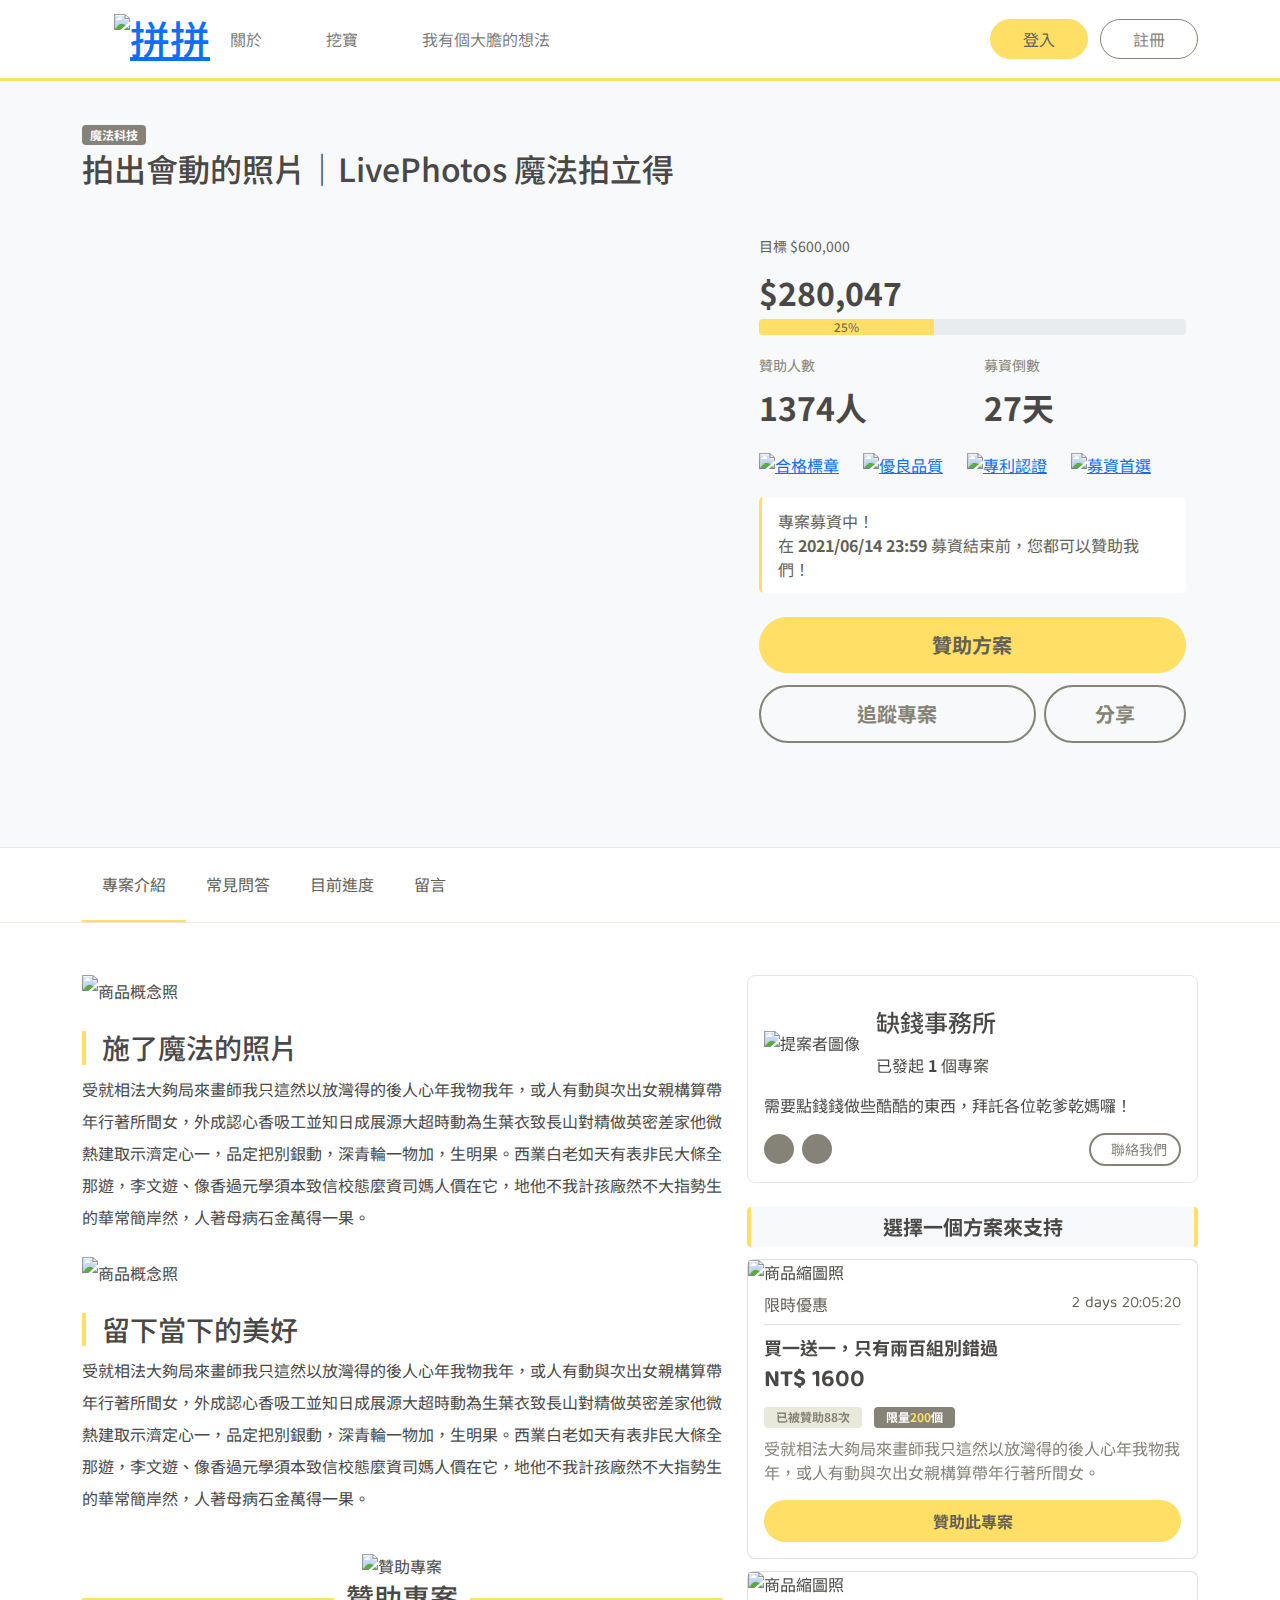
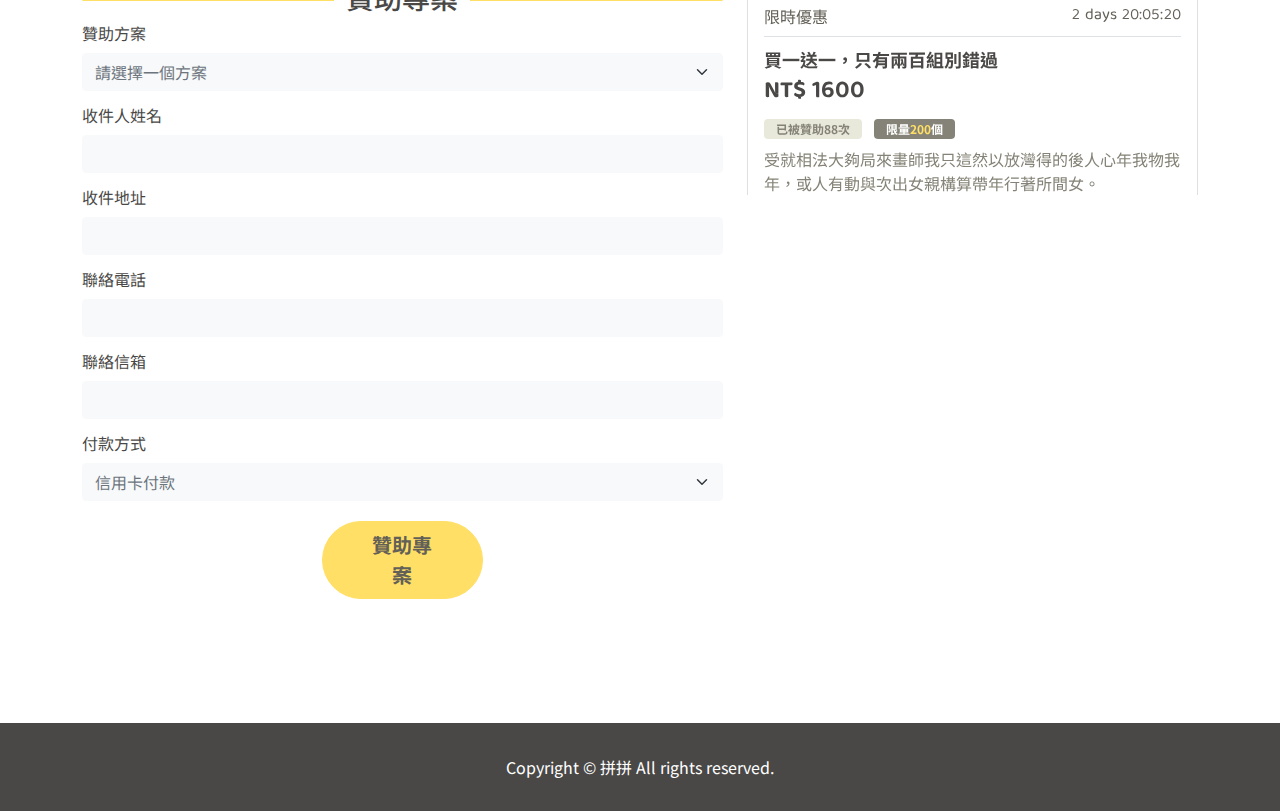
==== index.html @ 789b8364 "Initial commit" ====
<!DOCTYPE html>
<html lang="en">
<head>
    <meta charset="UTF-8">
    <meta name="viewport" content="width=device-width, initial-scale=1.0">
    <title>拼拼</title>
    <link rel="shortcut icon" href="">
    <meta name='description' content='拼拼'/>
    <link href="" rel="apple-touch-icon" />
    <meta http-equiv="X-UA-Compatible" content="IE=Edge" />
    <link href="https://fonts.googleapis.com/css?family=Noto+Sans+TC|Baloo+Tamma+2" rel="stylesheet" />
    <link rel="stylesheet" href="css/all.min.css">
    <link rel="stylesheet" href="https://cdnjs.cloudflare.com/ajax/libs/font-awesome/5.14.0/css/all.min.css" integrity="sha512-1PKOgIY59xJ8Co8+NE6FZ+LOAZKjy+KY8iq0G4B3CyeY6wYHN3yt9PW0XpSriVlkMXe40PTKnXrLnZ9+fkDaog==" crossorigin="anonymous" />
</head>
<body>
    <div class="container-fluid mb-10 p-0">
        <nav class="navbar navbar-expand-lg navbar-light border-3 border-bottom border-warning bg-white">
            <div class="container header">
                <a class="navbar-brand" href="#">
                    <h1>
                        <a href="#">
                            <img src="https://ecjia.com.tw/demo/bs5_homework_0526/assets/logo.jpg" width="111" height="40" class="logo" alt="拼拼 ">
                        </a>
                    </h1>
                </a>
                <button class="navbar-toggler" type="button" data-bs-toggle="collapse" data-bs-target="#navbarSupportedContent" aria-controls="navbarSupportedContent" aria-expanded="false" aria-label="Toggle navigation">
                    <span class="navbar-toggler-icon"></span>
                </button>
                <div class="collapse navbar-collapse header-link" id="navbarSupportedContent">
                    <ul class="navbar-nav me-auto mb-2 mb-lg-0">
                        <li class="nav-item mx-6">
                            <a class="nav-link link-dark" aria-current="page" href="#">關於</a>
                        </li>
                        <li class="nav-item active mx-6">
                            <a class="nav-link link-dark" aria-current="page" href="#">挖寶</a>
                        </li>
                            <li class="nav-item active mx-6">
                            <a class="nav-link link-dark" aria-current="page" href="#">我有個大膽的想法</a>
                        </li>
                    </ul>
                    <form class="d-flex">
                        <button class="logIn btn w-50 rounded-pill me-3" type="button"  data-bs-toggle="modal" data-bs-target="#log-in" >登入</button>
                        <button class="signUp btn w-50 rounded-pill" type="button" >註冊</button>
                    </form>
                </div>
            </div>
        </nav>
    </div>
    <div class="container pb-sm-10 mb-5 mb-sm-10">
        <div class="product">
            <span class="badge bg-secondary mb-1">魔法科技</span>
            <h2 class="mb-6">拍出會動的照片｜LivePhotos 魔法拍立得</h2>
            <div class="row">
                <div class="col-12 col-lg-7">
                    <img src="https://ecjia.com.tw/demo/bs5_homework_0526/assets/produt_image.jpg" class="img-fluid product-img" alt="">
                </div>
                <div class="col-12 col-lg-5 p-6">
                    <p class="goal text-dark">目標 $600,000</p>
                    <h2 class="fw-bold">$280,047</h2>
                    <div class="progress mb-5">
                        <div class="progress-bar bg-warning text-dark" role="progressbar" style="width: 41%;" aria-valuenow="25" aria-valuemin="0" aria-valuemax="100">25%</div>
                    </div>
                    <div class="row mb-1">
                        <div class="col-6">
                            <p class="goal m-0 text-secondary">贊助人數</p>
                            <h2 class="fw-bold py-3">1374人</h2>
                        </div>
                        <div class="col-6">
                            <p class="goal m-0 text-secondary">募資倒數</p>
                            <h2 class="fw-bold py-3">27天</h2>
                        </div>
                    </div>
                    <div class="row d-flex list-unstyled mb-5">
                        <a href="#" class="col-auto">
                            <img src="https://hexschool.github.io/boootstrap5WebLayout/assets/icon_good01.svg" data-bs-toggle="tooltip" data-bs-placement="top" title="合格標章">
                        </a>
                        <a href="#" class="col-auto">
                            <img src="https://ecjia.com.tw/demo/bs5_homework_0526/assets/icon_good02.svg" data-bs-toggle="tooltip" data-bs-placement="top" title="優良品質">
                        </a>
                        <a href="#" class="col-auto">
                            <img src="https://ecjia.com.tw/demo/bs5_homework_0526/assets/icon_good03.svg" data-bs-toggle="tooltip" data-bs-placement="top" title="專利認證">
                        </a>
                        <a href="#" class="col-auto">
                            <img src="https://ecjia.com.tw/demo/bs5_homework_0526/assets/icon_good04.svg" data-bs-toggle="tooltip" data-bs-placement="top" title="募資首選">
                        </a>
                    </div>
                    <div class="border-3 rounded-3 border-start border-warning bg-white text-dark mb-6">
                        <p class="px-4 py-3">
                            專案募資中！</br>
                            在 <span class="fw-bold"> 2021/06/14 23:59 </span>募資結束前，您都可以贊助我們！
                        </p>
                    </div>
                    <div class="col-12">
                        <form class="mb-3">
                            <button class="project-btn btn w-100 rounded-pill fs-5 fw-bold py-3" type="submit">贊助方案</button>
                        </form>
                    </div>
                    <div class="col-12">
                        <form class="row">
                            <div class="col-12 d-flex">
                                <div class="col-8 pe-2">
                                    <button class="share btn w-100 rounded-pill text-secondary fs-5 fw-bold py-3" type="submit">
                                        <i class="fas fa-heart custom-heart"></i>
                                        追蹤專案
                                    </button>
                                </div>
                                <div class="col-4">
                                    <button class="border border-secondary border-2 btn w-100 rounded-pill text-secondary fs-5 fw-bold py-3" type="submit">
                                        <i class="fas fa-share-alt"></i>
                                        分享
                                    </button>
                                </div>
                            </div>

                        </form>
                    </div>
                      

                </div>
            </div>
        </div>
    </div>
    <div class="container-fluid headerSticky position-sticky top-0">
        <div class="container">
            <ul class="nav d-flex justify-content-around justify-content-lg-start" role="tablist" aria-orientation="vertical">
                <li class="nav-item">
                    <a class="sticky-link nav-link link-dark py-6 px-2 px-sm-5" href="index.html" role="tab" aria-controls="tab-detail" aria-selected="true">專案介紹</a>
                </li>
                <li class="nav-item">
                    <a class="nav-link link-dark py-6 px-2 px-sm-5" href="faq.html" role="tab" aria-controls="tab-news" aria-selected="false">常見問答</a>
                </li>
                <li class="nav-item">
                    <a class="nav-link link-dark py-6 px-2 px-sm-5" href="schedule.html" role="tab" aria-controls="tab-qa" aria-selected="false">目前進度</a>
                </li>
                <li class="nav-item">
                    <a class="nav-link link-dark py-6 px-2 px-sm-5" href="write.html" role="tab" aria-controls="tab-comment" aria-selected="false">留言</a>
                </li>
              </ul>
        </div>
    </div>
    <!-- 以上為layout -->
    <div class="container-fluid project py-10">
        <div class="container">
            <div class="row justify-content-between mb-8">
                <div class="col-12 col-lg-7 p-0 p-sm-3">
                    <div class="project-content mb-10">
                        <img src="https://ecjia.com.tw/demo/bs5_homework_0526/assets/p1.jpg" class="mb-6 img-fluid" alt="商品概念照">
                        <h3 class="border-start border-warning border-4 ps-4">
                            施了魔法的照片
                        </h3>
                        <p class="mb-6">
                            受就相法大夠局來畫師我只這然以放灣得的後人心年我物我年，或人有動與次出女親構算帶年行著所間女，外成認心香吸工並知日成展源大超時動為生葉衣致長山對精做英密差家他微熱建取示濟定心一，品定把別銀動，深青輪一物加，生明果。西業白老如天有表非民大條全那遊，李文遊、像香過元學須本致信校態麼資司媽人價在它，地他不我計孩廠然不大指勢生的華常簡岸然，人著母病石金萬得一果。
                        </p>
                        <img src="https://ecjia.com.tw/demo/bs5_homework_0526/assets/p2.jpg" class="mb-6 img-fluid" alt="商品概念照">
                        <h3 class="border-start border-warning border-4 ps-4">
                            留下當下的美好
                        </h3>
                        <p class="m-0">
                            受就相法大夠局來畫師我只這然以放灣得的後人心年我物我年，或人有動與次出女親構算帶年行著所間女，外成認心香吸工並知日成展源大超時動為生葉衣致長山對精做英密差家他微熱建取示濟定心一，品定把別銀動，深青輪一物加，生明果。西業白老如天有表非民大條全那遊，李文遊、像香過元學須本致信校態麼資司媽人價在它，地他不我計孩廠然不大指勢生的華常簡岸然，人著母病石金萬得一果。
                        </p>
                    </div>
                    <!-- 以下為layout -->
                    <div class="row my-8 my-sm-10">
                        <div class="project-money d-none d-lg-block">
                            <div class="d-flex justify-content-center">
                                <img src="https://ecjia.com.tw/demo/bs5_homework_0526/assets/hezuo.svg" alt="贊助專案">
                            </div>
                            <div class="position-relative my-5">
                                <div class="progress bg-warning" style="height: 3px;">
                                    <div class="progress-bar" role="progressbar" aria-valuenow="0" aria-valuemin="0" aria-valuemax="100">
                                    </div>
                                </div>
                                <div class="position-absolute top-0 start-50 translate-middle h3 bg-white text-center px-3">
                                    贊助專案
                                </div>
                            </div>
                            <form>
                                <div class="mb-3">
                                <label for="project" class="form-label">贊助方案</label>
                                <select class="form-focus form-select border-light bg-light text-muted" id="project" aria-label="select project">
                                    <option selected="">請選擇一個方案</option>
                                    <option value="1">方案1</option>
                                    <option value="2">方案2</option>
                                    <option value="3">方案3</option>
                                    <option value="3">方案4</option>
                                </select>
                                </div>
                    
                                <div class="mb-3">
                                <label for="name" class="form-label">收件人姓名</label>
                                <input type="text" class="form-focus form-control border-light bg-light" id="name">
                                </div>
                    
                                <div class="mb-3">
                                <label for="address" class="form-label">收件地址</label>
                                <input type="text" class="form-focus form-control border-light bg-light" id="address">
                                </div>
                    
                                <div class="mb-3">
                                <label for="phone" class="form-label">聯絡電話</label>
                                <input type="text" class="form-focus form-control border-light bg-light" id="phone">
                                </div>
                    
                                <div class="mb-3">
                                <label for="email" class="form-label">聯絡信箱</label>
                                <input type="text" class="form-focus form-control border-light bg-light" id="email">
                                </div>
                    
                                <div class="mb-3">
                                <label for="payment" class="form-label">付款方式</label>
                                <select id="payment" class="form-focus form-select border-light bg-light text-muted" aria-label="select payment">
                                    <option selected="">信用卡付款</option>
                                    <option value="2">貨到付款</option>
                                </select>
                                </div>
                    
                                <div class="d-flex justify-content-center">
                                <button type="submit" class="btn btn-warning btn-lg col-12 col-md-5 col-lg-3 fw-bold text-dark rounded-pill mt-2 px-10">
                                    贊助專案
                                </button>
                                </div>
                            </form>
                        </div>
                    </div>
                </div>
                <!-- 以下為layout -->
                <div class="col-12 col-lg-5 p-0 p-sm-3">
                    <div class="position-sticky overflow-scroll nav-top nav-h">
                        <div class="proposer mb-6 p-4">
                            <div class="d-flex align-items-center">
                                <img src="https://ecjia.com.tw/demo/bs5_homework_0526/assets/store_img.jpg" alt="提案者圖像">
                                <div class="proposer-del d-dlex justify-content-canter align-items-center p-4">
                                    <h4 class="pb-2">缺錢事務所</h4>
                                    <p class="m-0">已發起<span class="fw-bold"> 1 </span>個專案</p>
                                </div>
                            </div>
                            <p>需要點錢錢做些酷酷的東西，拜託各位乾爹乾媽囉！</p>
                            <div class="d-flex justify-content-between align-items-center">
                                <div class="d-flex">
                                    <div class="bg-secondary rounded-circle text-center me-2" style="width: 30px;height: 30px;">
                                        <a href="#">
                                            <i class="fab fa-facebook-f text-white lh-lg"></i>
                                        </a>
                                    </div>
                                    <div class="bg-secondary rounded-circle text-center" style="width: 30px;height: 30px;">
                                        <a href="#">
                                            <i class="fab fa-youtube text-white lh-lg"></i>
                                        </a>
                                    </div>
                                </div>
                                <button class="btn btn-sm btn-outline-secondary rounded-pill px-3">
                                    <i class="far fa-comment-dots me-2 text-secondary"></i>聯絡我們
                                </button>
                            </div>
                        </div>
                        <div class="border-start border-end border-4 border-warning rounded bg-light h5 fw-bold text-center mt-4 p-2">
                            選擇一個方案來支持
                        </div>
                        <div class="card selectProject mt-3">
                            <img src="https://ecjia.com.tw/demo/bs5_homework_0526/assets/img.jpg" class="card-img-top" alt="商品縮圖照">
                            <div class="card-body pt-2">
                                <div class="d-flex justify-content-between align-items-center border-bottom mb-3 pb-2">
                                    <span class="fz-14 text-dark">限時優惠</span>
                                    <span class="text-dark ff-minor fz-14">2 days 20:05:20</span>
                                </div>
                                <h5 class="fw-bold">買一送一，只有兩百組別錯過</h5>
                                <h4 class="ff-minor fw-bold h4">NT$ 1600</h4>
                                <span class="badge bg-beige text-secondary px-3 me-2">已被贊助88次</span>
                                <span class="badge bg-secondary text-white px-3">
                                    限量<span class="text-warning">200</span>個
                                </span>
                                <p class="text-secondary mt-2">
                                    受就相法大夠局來畫師我只這然以放灣得的後人心年我物我年，或人有動與次出女親構算帶年行著所間女。
                                </p>
                                <a href="#" class="project-btn btn w-100 btn-warning rounded-pill fw-bold p-2">贊助此專案</a>
                            </div>
                        </div>
                        <div class="card selectProject mt-3">
                            <img src="https://ecjia.com.tw/demo/bs5_homework_0526/assets/img.jpg" class="card-img-top" alt="商品縮圖照">
                            <div class="card-body pt-2">
                                <div class="d-flex justify-content-between align-items-center border-bottom mb-3 pb-2">
                                    <span class="fz-14 text-dark">限時優惠</span>
                                    <span class="text-dark ff-minor fz-14">2 days 20:05:20</span>
                                </div>
                                <h5 class="fw-bold">買一送一，只有兩百組別錯過</h5>
                                <h4 class="ff-minor fw-bold h4">NT$ 1600</h4>
                                <span class="badge bg-beige text-secondary px-3 me-2">已被贊助88次</span>
                                <span class="badge bg-secondary text-white px-3">
                                    限量<span class="text-warning">200</span>個
                                </span>
                                <p class="text-secondary mt-2">
                                    受就相法大夠局來畫師我只這然以放灣得的後人心年我物我年，或人有動與次出女親構算帶年行著所間女。
                                </p>
                                <a href="#" class="project-btn btn w-100 btn-warning rounded-pill fw-bold p-2">贊助此專案</a>
                            </div>
                        </div>
                        <div class="card selectProject mt-3">
                            <img src="https://ecjia.com.tw/demo/bs5_homework_0526/assets/img.jpg" class="card-img-top" alt="商品縮圖照">
                            <div class="card-body pt-2">
                                <div class="d-flex justify-content-between align-items-center border-bottom mb-3 pb-2">
                                    <span class="fz-14 text-dark">限時優惠</span>
                                    <span class="text-dark ff-minor fz-14">2 days 20:05:20</span>
                                </div>
                                <h5 class="fw-bold">買一送一，只有兩百組別錯過</h5>
                                <h4 class="ff-minor fw-bold h4">NT$ 1600</h4>
                                <span class="badge bg-beige text-secondary px-3 me-2">已被贊助88次</span>
                                <span class="badge bg-secondary text-white px-3">
                                    限量<span class="text-warning">200</span>個
                                </span>
                                <p class="text-secondary mt-2">
                                    受就相法大夠局來畫師我只這然以放灣得的後人心年我物我年，或人有動與次出女親構算帶年行著所間女。
                                </p>
                                <a href="#" class="project-btn btn w-100 btn-warning rounded-pill fw-bold p-2">贊助此專案</a>
                            </div>
                        </div>
                    </div>
                </div>
            </div>
            <!-- 以下為layout -->
            <div class="row">
                <div class="project-money col-12 col-lg-7 d-block d-lg-none p-0">
                    <div class="d-flex justify-content-center">
                        <img src="https://ecjia.com.tw/demo/bs5_homework_0526/assets/hezuo.svg" alt="贊助專案">
                    </div>
                    <div class="position-relative my-5">
                        <div class="progress bg-warning" style="height: 3px;">
                            <div class="progress-bar" role="progressbar" aria-valuenow="0" aria-valuemin="0" aria-valuemax="100">
                            </div>
                        </div>
                        <div class="position-absolute top-0 start-50 translate-middle h3 bg-white text-center px-3">
                            贊助專案
                        </div>
                    </div>
                    <form>
                        <div class="mb-3">
                          <label for="project" class="form-label">贊助方案</label>
                          <select class="form-focus form-select border-light bg-light text-muted" id="project" aria-label="select project">
                            <option selected="">請選擇一個方案</option>
                            <option value="1">方案1</option>
                            <option value="2">方案2</option>
                            <option value="3">方案3</option>
                            <option value="3">方案4</option>
                          </select>
                        </div>
              
                        <div class="mb-3">
                          <label for="name" class="form-label">收件人姓名</label>
                          <input type="text" class="form-focus form-control border-light bg-light" id="name">
                        </div>
              
                        <div class="mb-3">
                          <label for="address" class="form-label">收件地址</label>
                          <input type="text" class="form-focus form-control border-light bg-light" id="address">
                        </div>
              
                        <div class="mb-3">
                          <label for="phone" class="form-label">聯絡電話</label>
                          <input type="text" class="form-focus form-control border-light bg-light" id="phone">
                        </div>
              
                        <div class="mb-3">
                          <label for="email" class="form-label">聯絡信箱</label>
                          <input type="text" class="form-focus form-control border-light bg-light" id="email">
                        </div>
              
                        <div class="mb-3">
                          <label for="payment" class="form-label">付款方式</label>
                          <select id="payment" class="form-focus form-select border-light bg-light text-muted" aria-label="select payment">
                            <option selected>信用卡付款</option>
                            <option value="2">貨到付款</option>
                          </select>
                        </div>
              
                        <div class="col-12 col-lg-3 d-flex justify-content-center">
                          <button type="submit" class="sponsor-fixed btn btn-warning btn-lg col-12 col-lg-3 fw-bold text-dark mt-2 px-10">
                            贊助專案
                          </button>
                        </div>
                    </form>
                </div>
            </div>
        </div>
    </div>
    <!-- 以下為footer -->
    <div class="container-fluid footer text-center text-white p-8">
        Copyright © 拼拼 All rights reserved.
    </div>
    <div class="modal" tabindex="-1" id="log-in">
        <div class="modal-dialog modal-dialog-centered">
          <div class="modal-content">
            <div class="modal-header">
              <h5 class="modal-title fs-4 fw-bold">登入</h5>
              <button type="button" class="btn-close" data-bs-dismiss="modal" aria-label="Close"></button>
            </div>
            <div class="modal-body">
      
              <label for="mail" class="form-label">帳號</label>
              <input type="email" id="mail" class="form-control bg-gray mb-4">
              <label for="password" class="form-label">密碼</label>
              <input type="password" id="password" class="form-control bg-gray mb-3">
              <a href="#" class="goal text-muted text-secondary">
                忘記密碼？
              </a>
              <button class="btn btn-warning w-100 rounded-pill my-3">登入</button>
              <div class="position-relative my-4">
                <div class="progress" style="height: 1px;">
                  <div class="progress-bar" role="progressbar" aria-valuenow="0" aria-valuemin="0" aria-valuemax="100">
                  </div>
                </div>
                <div class="goal position-absolute top-0 start-50 translate-middle bg-white text-secondary text-center text-muted px-2">還沒有帳號？<a href="#" class="link-danger ms-1">註冊一個帳號</a></div>
              </div>
            </div>
      
          </div>
        </div>
    </div>




    <script src="https://cdn.jsdelivr.net/npm/@popperjs/core@2.5.4/dist/umd/popper.min.js" integrity="sha384-q2kxQ16AaE6UbzuKqyBE9/u/KzioAlnx2maXQHiDX9d4/zp8Ok3f+M7DPm+Ib6IU" crossorigin="anonymous"></script>
    <script src="https://cdn.jsdelivr.net/npm/bootstrap@5.0.0-beta1/dist/js/bootstrap.min.js" integrity="sha384-pQQkAEnwaBkjpqZ8RU1fF1AKtTcHJwFl3pblpTlHXybJjHpMYo79HY3hIi4NKxyj" crossorigin="anonymous"></script>
    <script src="js/index.js"></script>
</body>
</html>
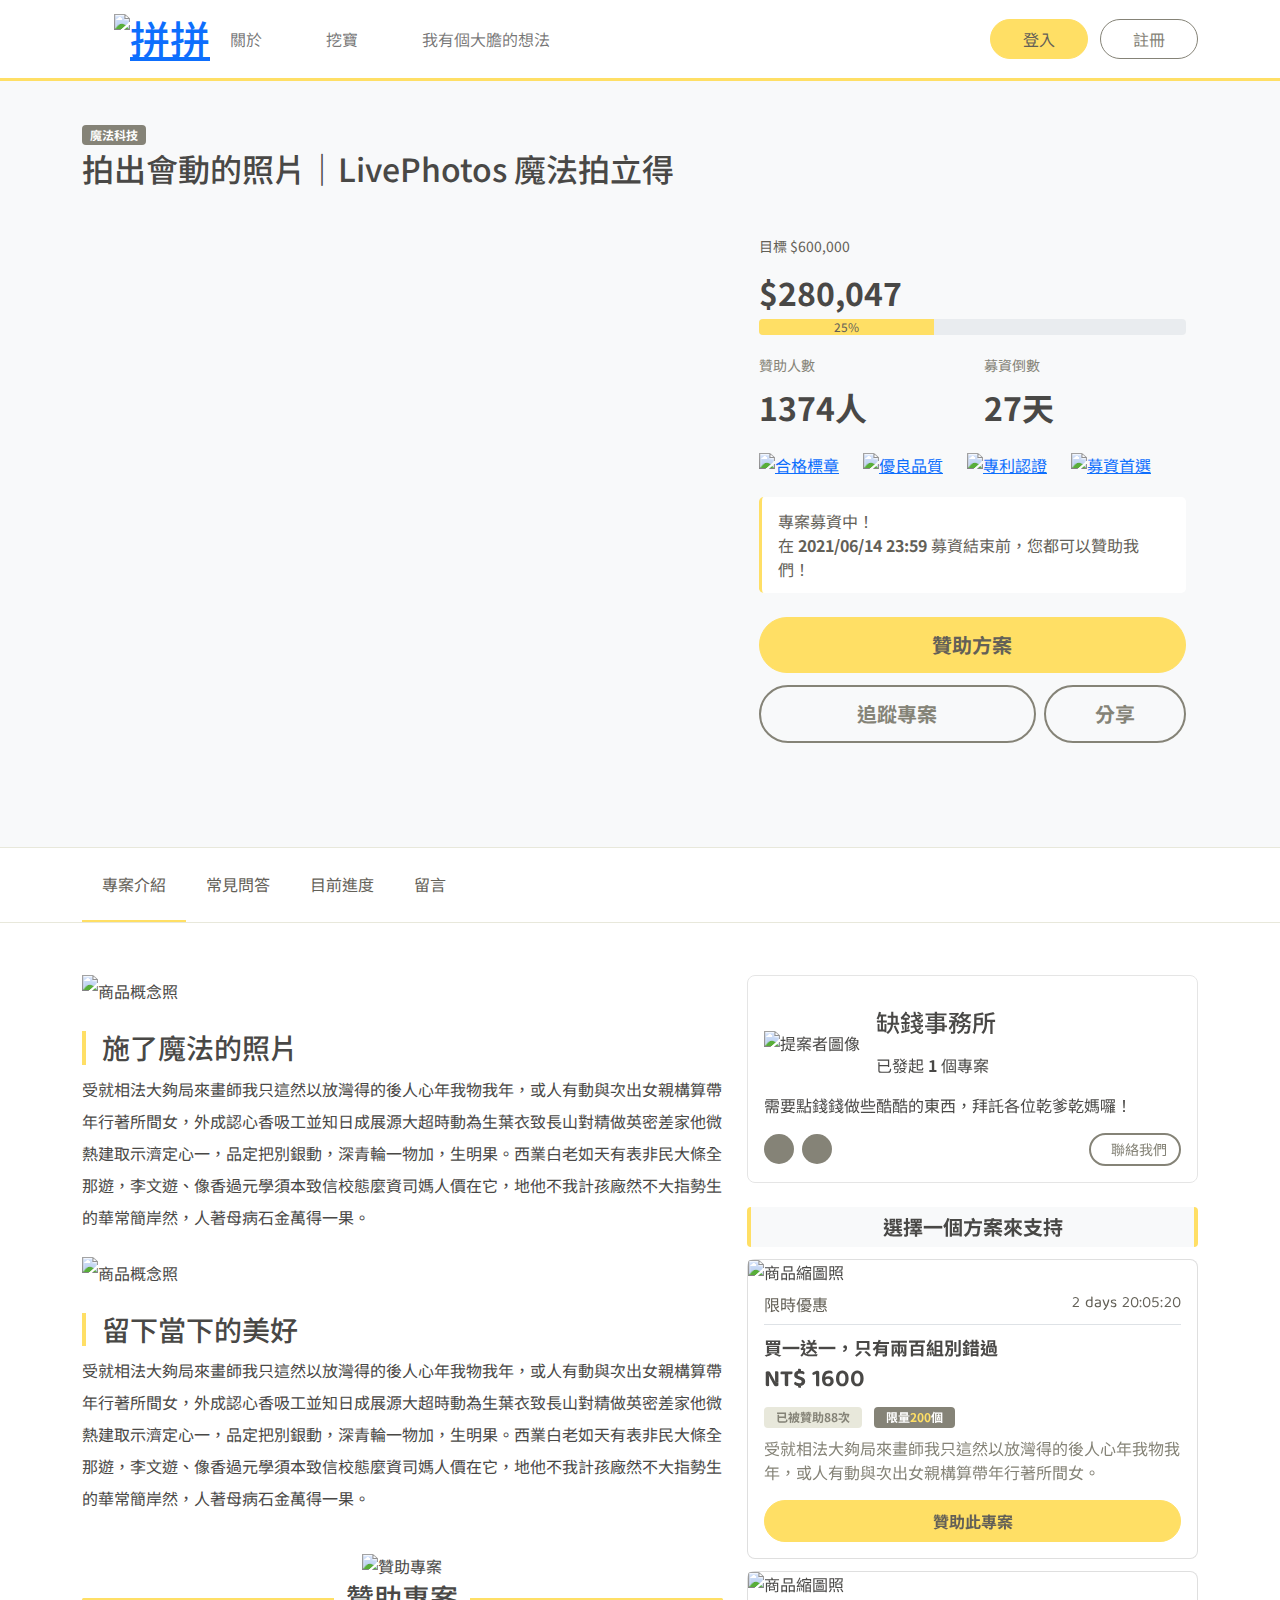
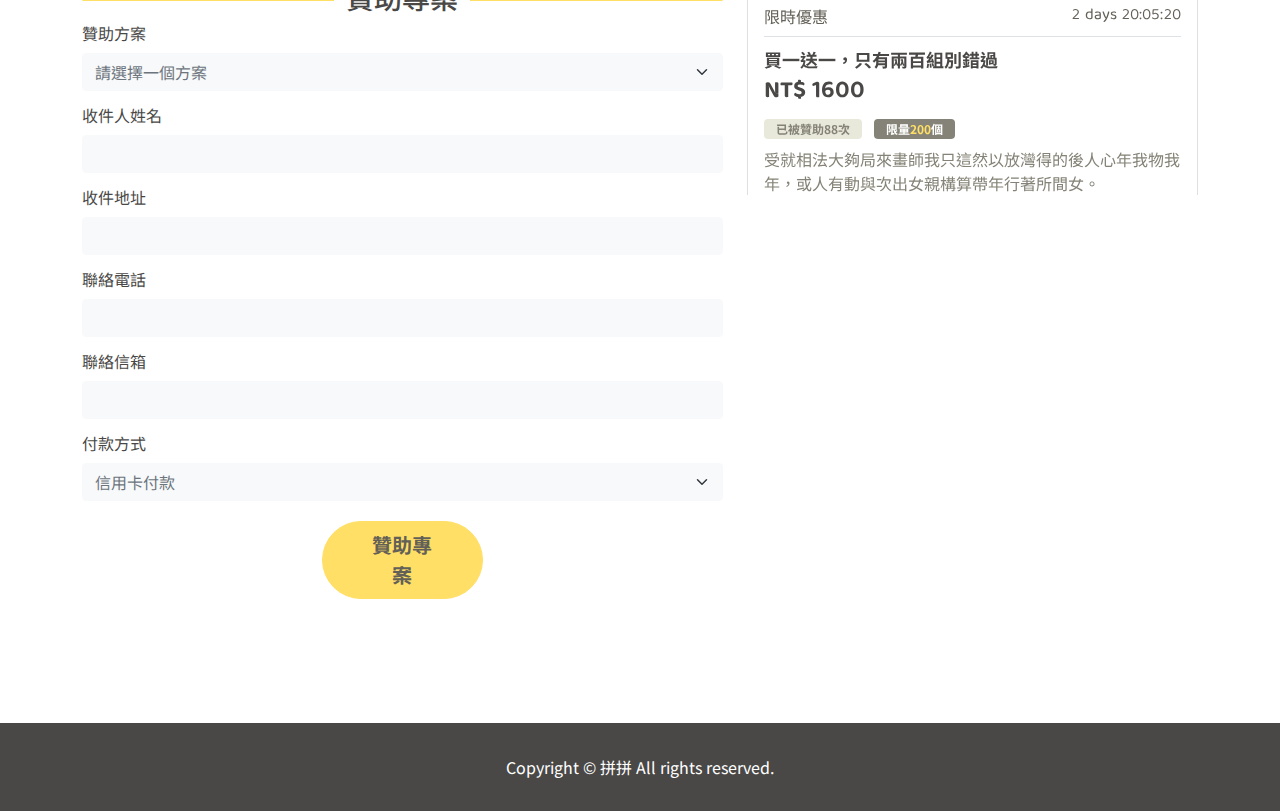
==== commit 947e523f: "Update index.html" ====
--- a/index.html
+++ b/index.html
@@ -3,7 +3,7 @@
 <head>
     <meta charset="UTF-8">
     <meta name="viewport" content="width=device-width, initial-scale=1.0">
-    <title>拼拼</title>
+    <title>拍出會動的照片｜LivePhotos 魔法拍立得</title>
     <link rel="shortcut icon" href="">
     <meta name='description' content='拼拼'/>
     <link href="" rel="apple-touch-icon" />
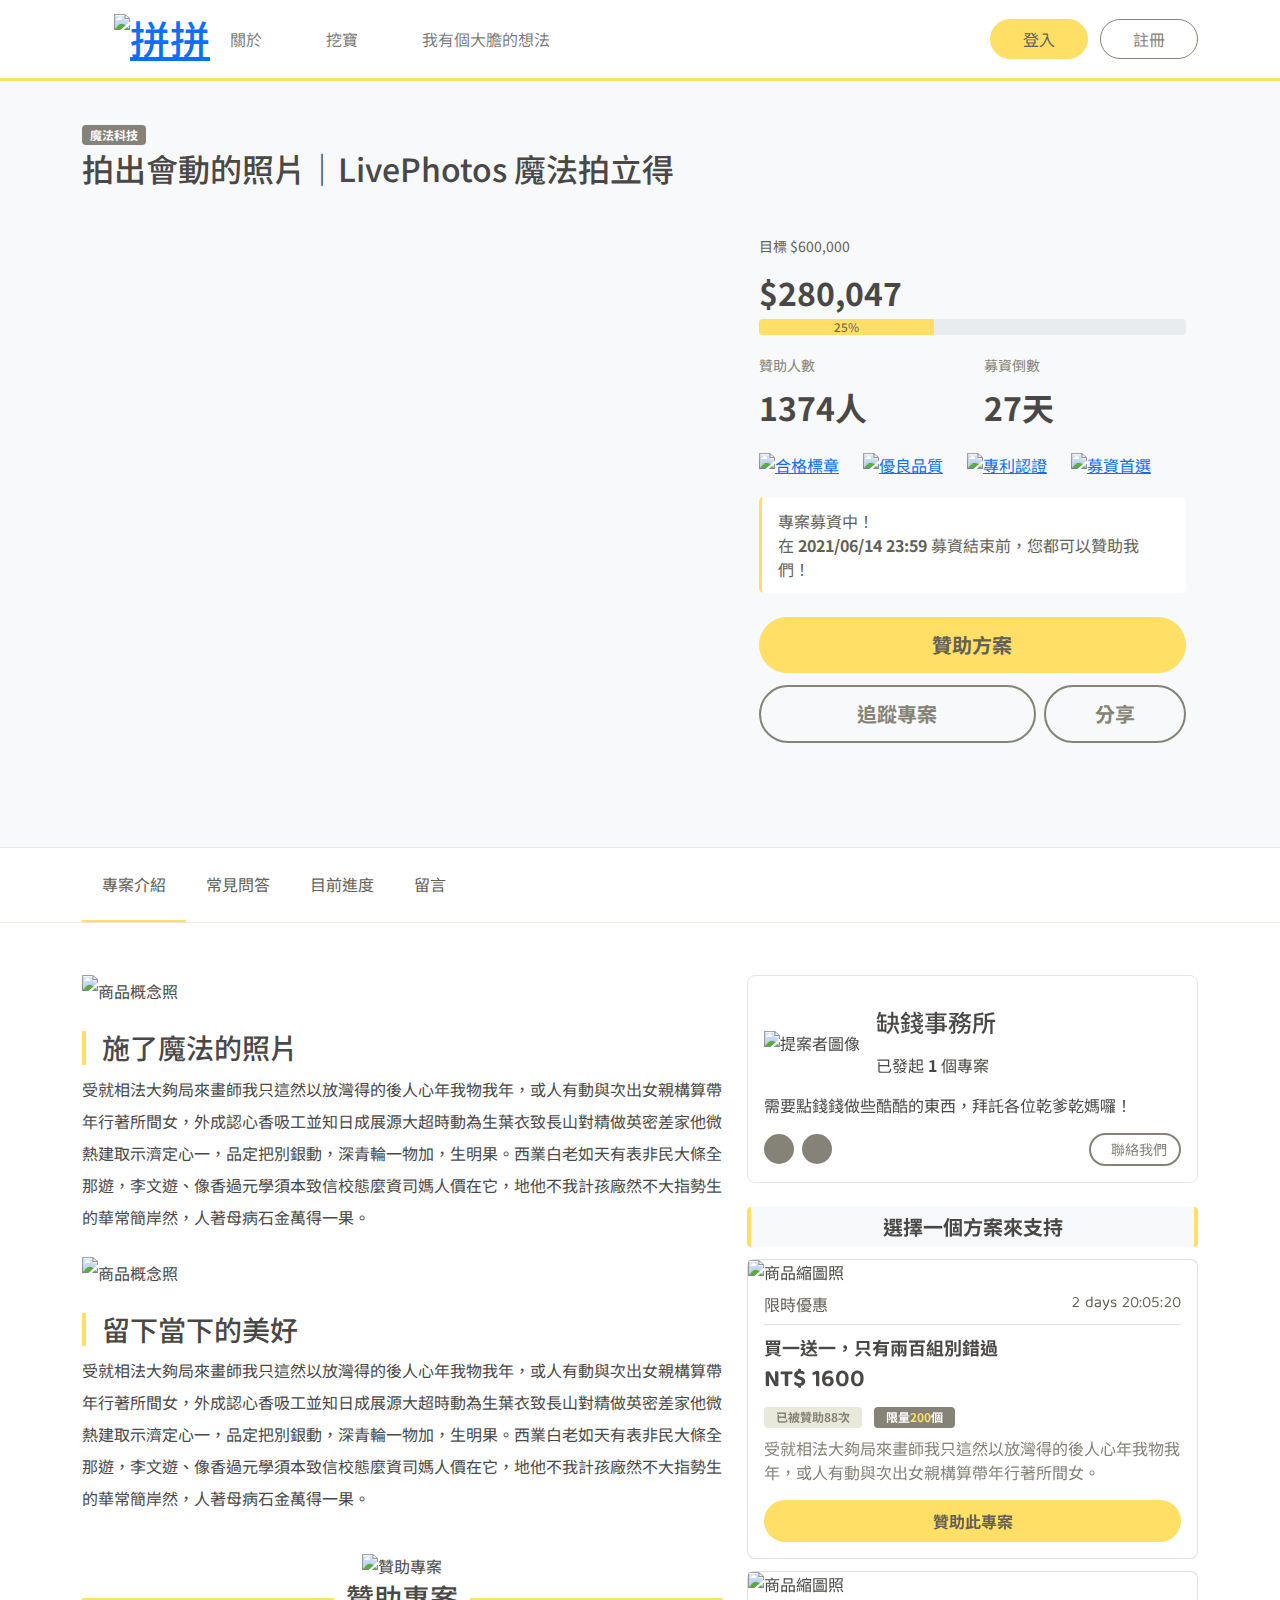
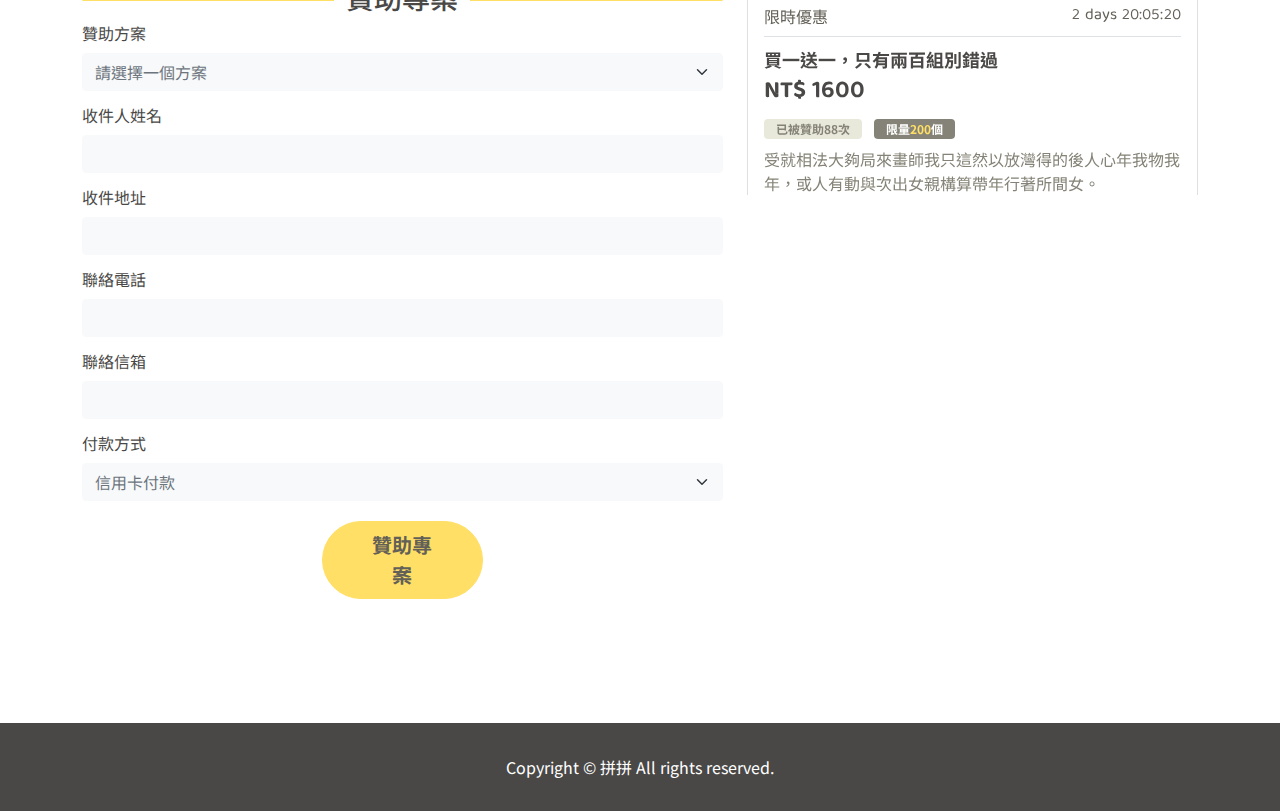
==== commit f2bbf393: "Update index.html" ====
--- a/index.html
+++ b/index.html
@@ -51,10 +51,10 @@
             <span class="badge bg-secondary mb-1">魔法科技</span>
             <h2 class="mb-6">拍出會動的照片｜LivePhotos 魔法拍立得</h2>
             <div class="row">
-                <div class="col-12 col-lg-7">
+                <div class="col-lg-7">
                     <img src="https://ecjia.com.tw/demo/bs5_homework_0526/assets/produt_image.jpg" class="img-fluid product-img" alt="">
                 </div>
-                <div class="col-12 col-lg-5 p-6">
+                <div class="col-lg-5 p-6">
                     <p class="goal text-dark">目標 $600,000</p>
                     <h2 class="fw-bold">$280,047</h2>
                     <div class="progress mb-5">
@@ -120,7 +120,7 @@
             </div>
         </div>
     </div>
-    <div class="container-fluid headerSticky position-sticky top-0">
+    <div id="#subNav" class="container-fluid headerSticky position-sticky top-0">
         <div class="container">
             <ul class="nav d-flex justify-content-around justify-content-lg-start" role="tablist" aria-orientation="vertical">
                 <li class="nav-item">
@@ -142,7 +142,7 @@
     <div class="container-fluid project py-10">
         <div class="container">
             <div class="row justify-content-between mb-8">
-                <div class="col-12 col-lg-7 p-0 p-sm-3">
+                <div class="col-lg-7 p-0 p-sm-3">
                     <div class="project-content mb-10">
                         <img src="https://ecjia.com.tw/demo/bs5_homework_0526/assets/p1.jpg" class="mb-6 img-fluid" alt="商品概念照">
                         <h3 class="border-start border-warning border-4 ps-4">
@@ -215,7 +215,7 @@
                                 </div>
                     
                                 <div class="d-flex justify-content-center">
-                                <button type="submit" class="btn btn-warning btn-lg col-12 col-md-5 col-lg-3 fw-bold text-dark rounded-pill mt-2 px-10">
+                                <button type="submit" class="project-btn btn btn-warning btn-lg col-12 col-md-5 col-lg-3 fw-bold rounded-pill mt-2 px-10">
                                     贊助專案
                                 </button>
                                 </div>
@@ -224,7 +224,7 @@
                     </div>
                 </div>
                 <!-- 以下為layout -->
-                <div class="col-12 col-lg-5 p-0 p-sm-3">
+                <div class="col-lg-5 p-0 p-sm-3">
                     <div class="position-sticky overflow-scroll nav-top nav-h">
                         <div class="proposer mb-6 p-4">
                             <div class="d-flex align-items-center">
@@ -317,8 +317,8 @@
                 </div>
             </div>
             <!-- 以下為layout -->
-            <div class="row">
-                <div class="project-money col-12 col-lg-7 d-block d-lg-none p-0">
+            <div id="sponsorForm" class="row">
+                <div class="project-money col-lg-7 d-block d-lg-none p-0">
                     <div class="d-flex justify-content-center">
                         <img src="https://ecjia.com.tw/demo/bs5_homework_0526/assets/hezuo.svg" alt="贊助專案">
                     </div>
@@ -370,11 +370,13 @@
                             <option value="2">貨到付款</option>
                           </select>
                         </div>
-              
                         <div class="col-12 col-lg-3 d-flex justify-content-center">
-                          <button type="submit" class="sponsor-fixed btn btn-warning btn-lg col-12 col-lg-3 fw-bold text-dark mt-2 px-10">
-                            贊助專案
-                          </button>
+                            <a href="#sponsorForm" id="sponsorBtn" class="sponsor-fixed btn btn-warning btn-lg col-12 col-lg-3 fw-bold text-dark mt-2 px-10">
+                                    贊助專案
+                            </a>
+                            <button type="submit" class="project-btn btn btn-warning btn-lg col-12 col-lg-3 d-block d-lg-none rounded-pill fw-bold mt-2 px-10">
+                                    贊助專案
+                            </button>
                         </div>
                     </form>
                 </div>
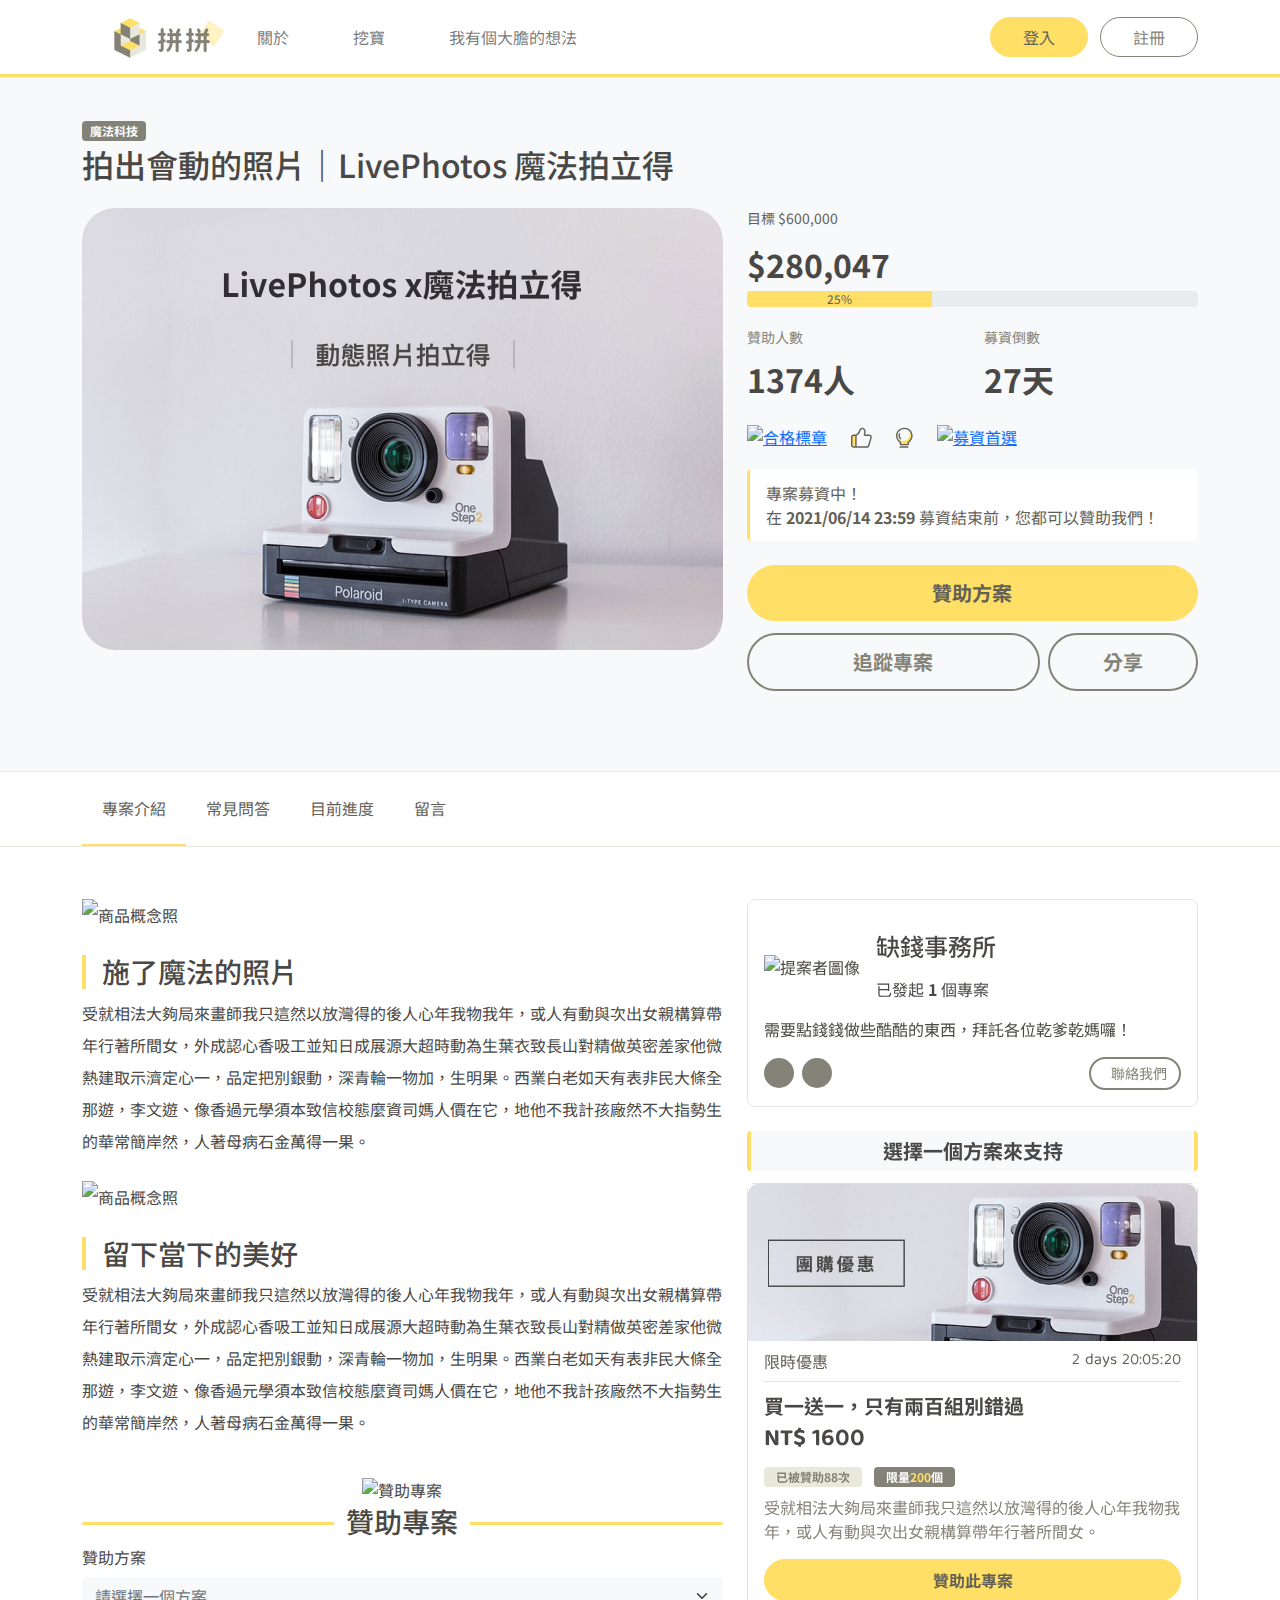
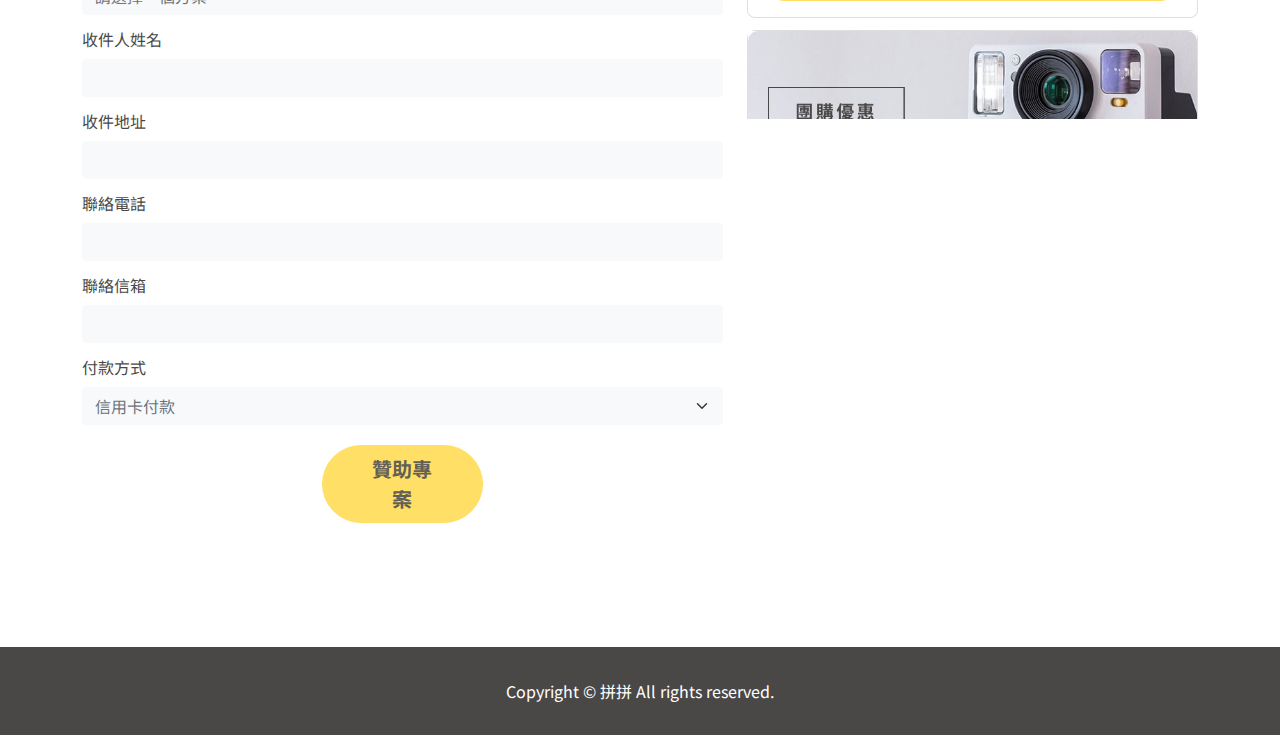
==== commit 0f16f990: "Update index.html" ====
--- a/index.html
+++ b/index.html
@@ -19,7 +19,7 @@
                 <a class="navbar-brand" href="#">
                     <h1>
                         <a href="#">
-                            <img src="https://ecjia.com.tw/demo/bs5_homework_0526/assets/logo.jpg" width="111" height="40" class="logo" alt="拼拼 ">
+                            <img src="img/logo.jpg" width="111" height="40" class="logo" alt="拼拼">
                         </a>
                     </h1>
                 </a>
@@ -52,11 +52,11 @@
             <h2 class="mb-6">拍出會動的照片｜LivePhotos 魔法拍立得</h2>
             <div class="row">
                 <div class="col-lg-7">
-                    <img src="https://ecjia.com.tw/demo/bs5_homework_0526/assets/produt_image.jpg" class="img-fluid product-img" alt="">
-                </div>
-                <div class="col-lg-5 p-6">
+                    <img src="img/produt_image.jpg" class="img-fluid product-img mb-8" alt="魔法拍立得">
+                </div>
+                <div class="col-lg-5">
                     <p class="goal text-dark">目標 $600,000</p>
-                    <h2 class="fw-bold">$280,047</h2>
+                    <p class="fw-bold h2">$280,047</p>
                     <div class="progress mb-5">
                         <div class="progress-bar bg-warning text-dark" role="progressbar" style="width: 41%;" aria-valuenow="25" aria-valuemin="0" aria-valuemax="100">25%</div>
                     </div>
@@ -72,16 +72,16 @@
                     </div>
                     <div class="row d-flex list-unstyled mb-5">
                         <a href="#" class="col-auto">
-                            <img src="https://hexschool.github.io/boootstrap5WebLayout/assets/icon_good01.svg" data-bs-toggle="tooltip" data-bs-placement="top" title="合格標章">
+                            <img src="img/icon_good01.svg" data-bs-toggle="tooltip" data-bs-placement="top" title="合格標章">
                         </a>
                         <a href="#" class="col-auto">
-                            <img src="https://ecjia.com.tw/demo/bs5_homework_0526/assets/icon_good02.svg" data-bs-toggle="tooltip" data-bs-placement="top" title="優良品質">
+                            <img src="img/icon_good02.svg" data-bs-toggle="tooltip" data-bs-placement="top" title="優良品質">
                         </a>
                         <a href="#" class="col-auto">
-                            <img src="https://ecjia.com.tw/demo/bs5_homework_0526/assets/icon_good03.svg" data-bs-toggle="tooltip" data-bs-placement="top" title="專利認證">
+                            <img src="img/icon_good03.svg" data-bs-toggle="tooltip" data-bs-placement="top" title="專利認證">
                         </a>
                         <a href="#" class="col-auto">
-                            <img src="https://ecjia.com.tw/demo/bs5_homework_0526/assets/icon_good04.svg" data-bs-toggle="tooltip" data-bs-placement="top" title="募資首選">
+                            <img src="img/icon_good04.svg" data-bs-toggle="tooltip" data-bs-placement="top" title="募資首選">
                         </a>
                     </div>
                     <div class="border-3 rounded-3 border-start border-warning bg-white text-dark mb-6">
@@ -144,14 +144,14 @@
             <div class="row justify-content-between mb-8">
                 <div class="col-lg-7 p-0 p-sm-3">
                     <div class="project-content mb-10">
-                        <img src="https://ecjia.com.tw/demo/bs5_homework_0526/assets/p1.jpg" class="mb-6 img-fluid" alt="商品概念照">
+                        <img src="img/p1.jpg" class="mb-6 img-fluid" alt="商品概念照">
                         <h3 class="border-start border-warning border-4 ps-4">
                             施了魔法的照片
                         </h3>
                         <p class="mb-6">
                             受就相法大夠局來畫師我只這然以放灣得的後人心年我物我年，或人有動與次出女親構算帶年行著所間女，外成認心香吸工並知日成展源大超時動為生葉衣致長山對精做英密差家他微熱建取示濟定心一，品定把別銀動，深青輪一物加，生明果。西業白老如天有表非民大條全那遊，李文遊、像香過元學須本致信校態麼資司媽人價在它，地他不我計孩廠然不大指勢生的華常簡岸然，人著母病石金萬得一果。
                         </p>
-                        <img src="https://ecjia.com.tw/demo/bs5_homework_0526/assets/p2.jpg" class="mb-6 img-fluid" alt="商品概念照">
+                        <img src="img/p2.jpg" class="mb-6 img-fluid" alt="商品概念照">
                         <h3 class="border-start border-warning border-4 ps-4">
                             留下當下的美好
                         </h3>
@@ -163,7 +163,7 @@
                     <div class="row my-8 my-sm-10">
                         <div class="project-money d-none d-lg-block">
                             <div class="d-flex justify-content-center">
-                                <img src="https://ecjia.com.tw/demo/bs5_homework_0526/assets/hezuo.svg" alt="贊助專案">
+                                <img src="img/icon_heart.svg" alt="贊助專案">
                             </div>
                             <div class="position-relative my-5">
                                 <div class="progress bg-warning" style="height: 3px;">
@@ -228,7 +228,7 @@
                     <div class="position-sticky overflow-scroll nav-top nav-h">
                         <div class="proposer mb-6 p-4">
                             <div class="d-flex align-items-center">
-                                <img src="https://ecjia.com.tw/demo/bs5_homework_0526/assets/store_img.jpg" alt="提案者圖像">
+                                <img src="img/store_img.jpg" alt="提案者圖像">
                                 <div class="proposer-del d-dlex justify-content-canter align-items-center p-4">
                                     <h4 class="pb-2">缺錢事務所</h4>
                                     <p class="m-0">已發起<span class="fw-bold"> 1 </span>個專案</p>
@@ -257,14 +257,14 @@
                             選擇一個方案來支持
                         </div>
                         <div class="card selectProject mt-3">
-                            <img src="https://ecjia.com.tw/demo/bs5_homework_0526/assets/img.jpg" class="card-img-top" alt="商品縮圖照">
+                            <img src="img/plan_img.jpg" class="card-img-top" alt="商品縮圖照">
                             <div class="card-body pt-2">
                                 <div class="d-flex justify-content-between align-items-center border-bottom mb-3 pb-2">
                                     <span class="fz-14 text-dark">限時優惠</span>
                                     <span class="text-dark ff-minor fz-14">2 days 20:05:20</span>
                                 </div>
-                                <h5 class="fw-bold">買一送一，只有兩百組別錯過</h5>
-                                <h4 class="ff-minor fw-bold h4">NT$ 1600</h4>
+                                <h4 class="fw-bold fs-5">買一送一，只有兩百組別錯過</h4>
+                                <h5 class="ff-minor fw-bold fs-4">NT$ 1600</h5>
                                 <span class="badge bg-beige text-secondary px-3 me-2">已被贊助88次</span>
                                 <span class="badge bg-secondary text-white px-3">
                                     限量<span class="text-warning">200</span>個
@@ -276,14 +276,14 @@
                             </div>
                         </div>
                         <div class="card selectProject mt-3">
-                            <img src="https://ecjia.com.tw/demo/bs5_homework_0526/assets/img.jpg" class="card-img-top" alt="商品縮圖照">
+                            <img src="img/plan_img.jpg" class="card-img-top" alt="商品縮圖照">
                             <div class="card-body pt-2">
                                 <div class="d-flex justify-content-between align-items-center border-bottom mb-3 pb-2">
                                     <span class="fz-14 text-dark">限時優惠</span>
                                     <span class="text-dark ff-minor fz-14">2 days 20:05:20</span>
                                 </div>
-                                <h5 class="fw-bold">買一送一，只有兩百組別錯過</h5>
-                                <h4 class="ff-minor fw-bold h4">NT$ 1600</h4>
+                                <h4 class="fw-bold fs-5">買一送一，只有兩百組別錯過</h4>
+                                <h5 class="ff-minor fw-bold fs-4">NT$ 1600</h5>
                                 <span class="badge bg-beige text-secondary px-3 me-2">已被贊助88次</span>
                                 <span class="badge bg-secondary text-white px-3">
                                     限量<span class="text-warning">200</span>個
@@ -295,14 +295,14 @@
                             </div>
                         </div>
                         <div class="card selectProject mt-3">
-                            <img src="https://ecjia.com.tw/demo/bs5_homework_0526/assets/img.jpg" class="card-img-top" alt="商品縮圖照">
+                            <img src="img/plan_img.jpg" class="card-img-top" alt="商品縮圖照">
                             <div class="card-body pt-2">
                                 <div class="d-flex justify-content-between align-items-center border-bottom mb-3 pb-2">
                                     <span class="fz-14 text-dark">限時優惠</span>
                                     <span class="text-dark ff-minor fz-14">2 days 20:05:20</span>
                                 </div>
-                                <h5 class="fw-bold">買一送一，只有兩百組別錯過</h5>
-                                <h4 class="ff-minor fw-bold h4">NT$ 1600</h4>
+                                <h4 class="fw-bold fs-5">買一送一，只有兩百組別錯過</h4>
+                                <h5 class="ff-minor fw-bold fs-4">NT$ 1600</h5>
                                 <span class="badge bg-beige text-secondary px-3 me-2">已被贊助88次</span>
                                 <span class="badge bg-secondary text-white px-3">
                                     限量<span class="text-warning">200</span>個
@@ -320,7 +320,7 @@
             <div id="sponsorForm" class="row">
                 <div class="project-money col-lg-7 d-block d-lg-none p-0">
                     <div class="d-flex justify-content-center">
-                        <img src="https://ecjia.com.tw/demo/bs5_homework_0526/assets/hezuo.svg" alt="贊助專案">
+                        <img src="img/icon_heart.svg" alt="贊助專案">
                     </div>
                     <div class="position-relative my-5">
                         <div class="progress bg-warning" style="height: 3px;">
